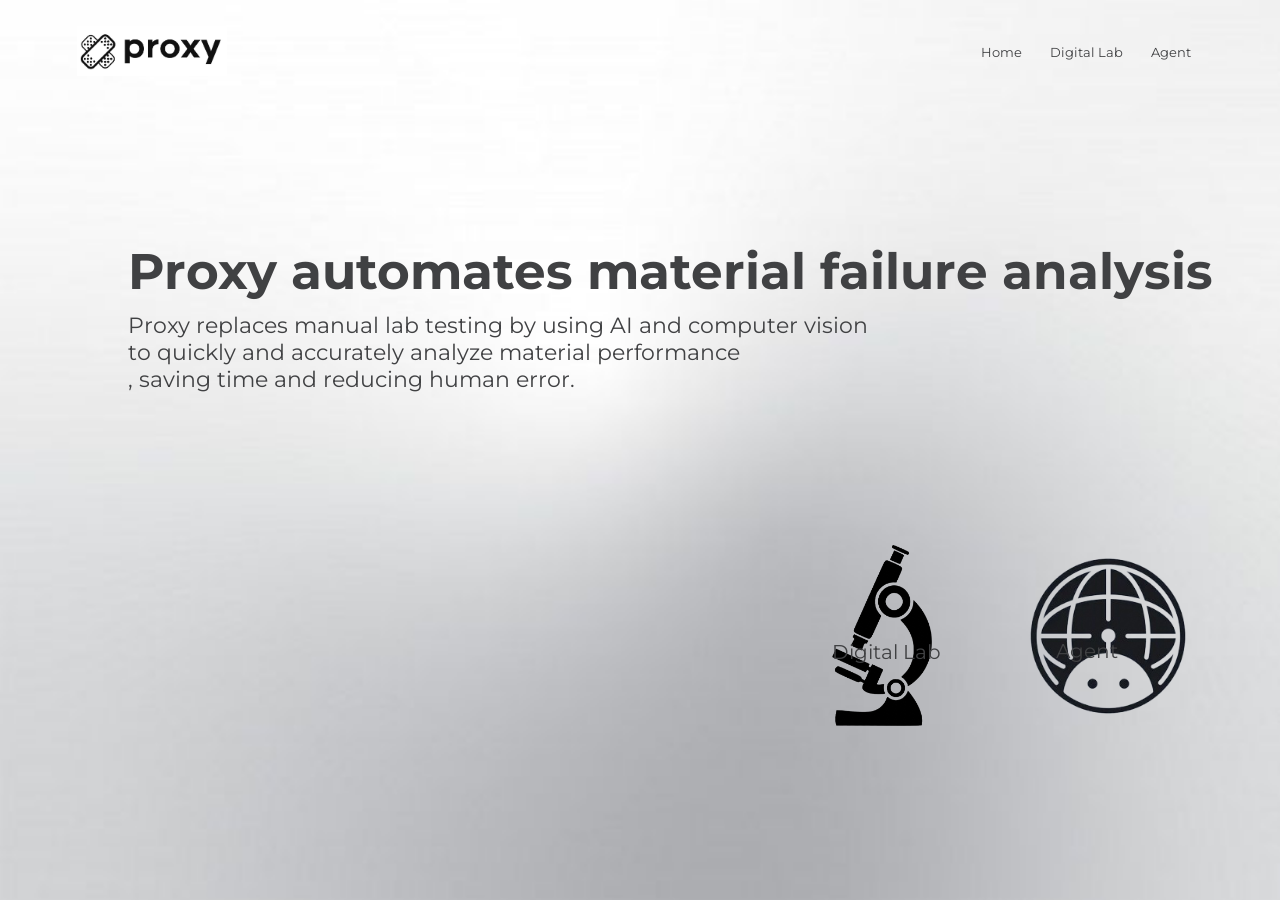
==== frontend/MECC/Index.html @ 6a32adf0 "Initial commit: Proxy failure-analysis app Reorganized project structure: removed stray files/dirs f" ====
<!DOCTYPE html>
<html lang="en">
    <head>
        <meta name="Main" content="with-device-width, initial-scale=1.0">
        <title>Main page</title>
        <link rel="stylesheet" href="Index.css"/>
        <link rel="preconnect" href="https://fonts.googleapis.com">
<link rel="preconnect" href="https://fonts.gstatic.com" crossorigin>
<link href="https://fonts.googleapis.com/css2?family=Montserrat:wght@500;600;700&display=swap" rel="stylesheet">
<link rel="stylesheet" href="https://cdnjs.cloudflare.com/ajax/libs/font-awesome/6.6.0/css/all.min.css">

    </head>   
    
    <body>
       
        


        <section class="header" >
            <nav>
                <a href="indexx.html"><img src="Logo.jpeg"></a>
                <div class="nav-links" id="navLinks">
                    <i class="fa-solid fa-xmark" onclick="hideMenu()"></i>

                    <ul>
                        <li><a href="Index.html">Home</a> </li>
                        <li><a href="CV.html">Digital Lab</a> </li>
                        <li><a href="Agent.html">Agent</a> </li>

                    </ul>
                </div>
                <i class="fa fa-bars" onclick="showMenu()"></i>
            </nav>
            <div class="text-box">
                <h1>Proxy automates material failure analysis</h1>
                <p>Proxy replaces manual lab testing by using AI and computer vision <br> to quickly and accurately analyze material performance<br>, saving time and reducing human error.</p>
            </div>

        </section>
        <!---cool squares--->
      <div class="image-box">
        <a href="CV.html">
     
  <img src="labpls.png"  class="insert1">
<p class="independent1">Digital Lab</p>
</a>
</div>  
 <div class="image-box">
     <a href="Agent.html">
  <img src="agent.png"  class="insert2">
<p class="independent2">Agent</p>
</a>
</div>
       
        </h1>
        </div></a>
    
        <!------Javascript for the menu--->
        <script>
           var navLinks =  document.getElementById("navLinks");

           function showMenu(){
            navLinks.style.right="0";
           }
           function hideMenu(){
            navLinks.style.right="-200px";
           }
        </script>
    </body>    
</html>
---- frontend/MECC/Index.css ----
*{
    margin:0;
    padding:0;
    font-family:"Montserrat", sans-serif ;
    
}
html{
    scroll-behavior:smooth;
}
body{
    background-image: url(whitbg.jpeg) ;
    background-repeat: no-repeat;
    background-size: cover;

}
html,body{
    margin: 0;
  padding: 0;
  width: 100%;
  height: 100%;
}
.insert1{
 display: block;       
  width: 100px ;          
  height: auto;            
  position: absolute;
  bottom:170px;
  left:65% ;
  z-index:5;   
}
.insert2{
 display: block;       
  width: 450px ;          
  height: auto;            
  position: absolute;
  bottom:95px;
  left:69% ;
  z-index:5;   
}
.header{
   
    width:100%;
    
    background-position: center;
    background-size: auto;
    position: relative;
    background-attachment: scroll;
}

.independent1{
 position: relative;
 top:535px !important;
 left:65% !important;
 color:#404143;
 z-index: 1000;   
 font-size: 20px !important;
 }
 .independent2{
 position: relative;
 top:510px !important;
 left:82.5% !important;
 color:#404143;
 z-index: 1000;   
 font-size: 20px !important;
 }
 

nav{
    display:flex;
    padding:2% 6%;
    justify-content: space-between;
    align-items: center;
    position: relative;
    z-index: 10000;
}

nav img{
    width:150px;
}

.nav-links{
flex:1;
text-align: right;
}

.nav-links ul li{
    list-style:none;
    display:inline-block;
    padding: 8px 12px;
    position: relative;
}

.nav-links ul li a{
    color:#404143;
    text-decoration: none;
    font-size: 13px;
}
.nav-links ul li::after{
    content:'' ;
     width:0%;
     height: 2px;
     background: #404143;
     display: block;
     margin:auto;
     transition:0.5s;
}
.nav-links ul li:hover::after{
    width:100%;

}
.text-box{
    width:90%;
    color:#404143;
    position:absolute;
    top:320%;
    left:10%;
    transform: translate(0,-50%);
    text-align:left;
}

.text-box h1{
    font-size: 50px;
}

.text-box p{
   margin:10px 0 40px; 
   font-size:22px ;
   color:#404143;
}
.second{
    width:90%;
    color:#fff;
    position:absolute;
    top:145%;
    left:5%;
    transform: translate(0,-50%);
    text-align:left;
    margin:10px 0 40px; 
    font-size:30px ;
   
}
nav .fa{
    display: none;
}
@media (max-width:700px){
    .text-box h1{
    font-size: 20px;
}
.nav-links ul li{
    display:block;
}
.nav-links{
    position: absolute;
    background:#8ab5d1; 
    height: 100vh;
    width:200px;
    top:0;
    right:-200px;
    text-align: left;
    z-index: 2;
    transition:1s;

}
nav .fa{
    display:block;
    color:#fff;
    margin: 10px;
    font-size: 22px;
    cursor: pointer;
}
.nav-links ul{
    padding: 30px;
}

}
.fa-xmark{
    display:none;
}

.box1{
     width: 180px;
  height: 200px;
    position:relative;
    top:60%;
    left:60%;
    border-radius:20px;
    background-color:#404143;
    z-index: 10;
    transition:0.3s;
    box-shadow: 0 0 10px rgba(0,0,0,0.3);
    
}

.box1:hover {
    background-color:#8ab5d1;
}



#box1:target{
    background-color:#8ab5d1;
  box-shadow:0 0 20px 5px #404143; 
    animation: flash 3s ease forwards;
}
.box2{
     width: 180px;
  height: 200px;
    position:relative;
    top:60%;
    left:77%;
    border-radius:20px;
    background-color:#404143;
    z-index: 10;
    transition:0.3s;
    box-shadow: 0 0 10px rgba(0,0,0,0.3);
    
}

.box2:hover {
    background-color:#8ab5d1;
}



#box2:target{
    background-color:#8ab5d1;
  box-shadow:0 0 20px 5px #404143; 
    animation: flash 3s ease forwards;
}
.menu-container {
  display: flex;
  justify-content: center;
  gap: 40px;
  flex-wrap: wrap;
  padding: 60px 20px;}
.box1{
  
  border-radius: 20px;
  background-color: #404143;
  transition: 0.2s;
  position: absolute;
  scroll-margin-top: 120px;
  z-index: 999;
  pointer-events: auto;
  
}
.box2{
  
  border-radius: 20px;
  background-color: #404143;
  transition: 0.2s;
  position: absolute;
  scroll-margin-top: 120px;
  z-index: 999;
  pointer-events: auto;
  
}
@keyframes flash {
  0%   { background-color: #8ab5d1; box-shadow: 0 0 20px 5px #b3b3b3; }
  100% { background-color: #404143; box-shadow: 0 0 10px rgba(0,0,0,0.3); }
}

.independent-image {
  display: block;       
  width: 1500px;          
  height: auto;          
  margin: 50px auto 0;   
  position: absolute;
  bottom:-5%;
  left:-1%;
  z-index:5;
  
}




@media screen and (max-width:680px){
    .box1  {
        top:140%;
        width: 30%;
        height:50%;
        
    }
    .box1{
        left:2.5%;
    }
   
    .box1{
    width:280px;
    height:200px;
    position:relative;
    top:140%;
    left:37%;
    border-radius:20px;
    background-color:#404143;
    z-index: 10;
    transition:0.3s;
    box-shadow: 0 0 10px rgba(0,0,0,0.3);
    
}


    .text-box{
    width:90%;
    color:#fff;
    position:absolute;
    top:25%;
    left:10%;
    transform: translate(0,-50%);
    text-align:left;
}

.text-box h1{
    font-size: 30px;
}

.text-box p{
   margin:10px 0 40px; 
   font-size:15px ;
   color:#fff;
}
    .independent-image {
  display: block;       
           
           
  margin: 50px auto 0;   
  position: absolute;
  top:30px;
  left:2%;
  z-index:5;
  background-repeat: no-repeat;
  
}
.fa-xmark {
  color: white;  
  font-size: 30px; 
  top: 25px;
  position: relative;
  left:20px;
}

@media screen and (max-width:680px) {
    .insert1{
 display: block;       
  width: 100px ;          
  height: auto;            
  position: absolute;
  top:1000px !important;
  left:65% !important;
  z-index:5;   
}
.insert2{
 display: block;       
  width: 450px ;          
  height: auto;            
  position: absolute;
  top:65% !important;
  left:69% ! important;
  z-index:5;   
}
.independent1{
 position: relative;
 top:53px !important;
 left:65% !important;
 color:#404143;
 z-index: 1000;   
 font-size: 20px !important;
 }
 .independent2{
 position: relative;
 top:510px !important;
 left:82.5% !important;
 color:#404143;
 z-index: 1000;   
 font-size: 20px !important;
 }
}
 

 
}
@media (min-width:701px) {
  .nav-links .fa-xmark {
    display: none;
  }

}



a{
    text-decoration: none;
}
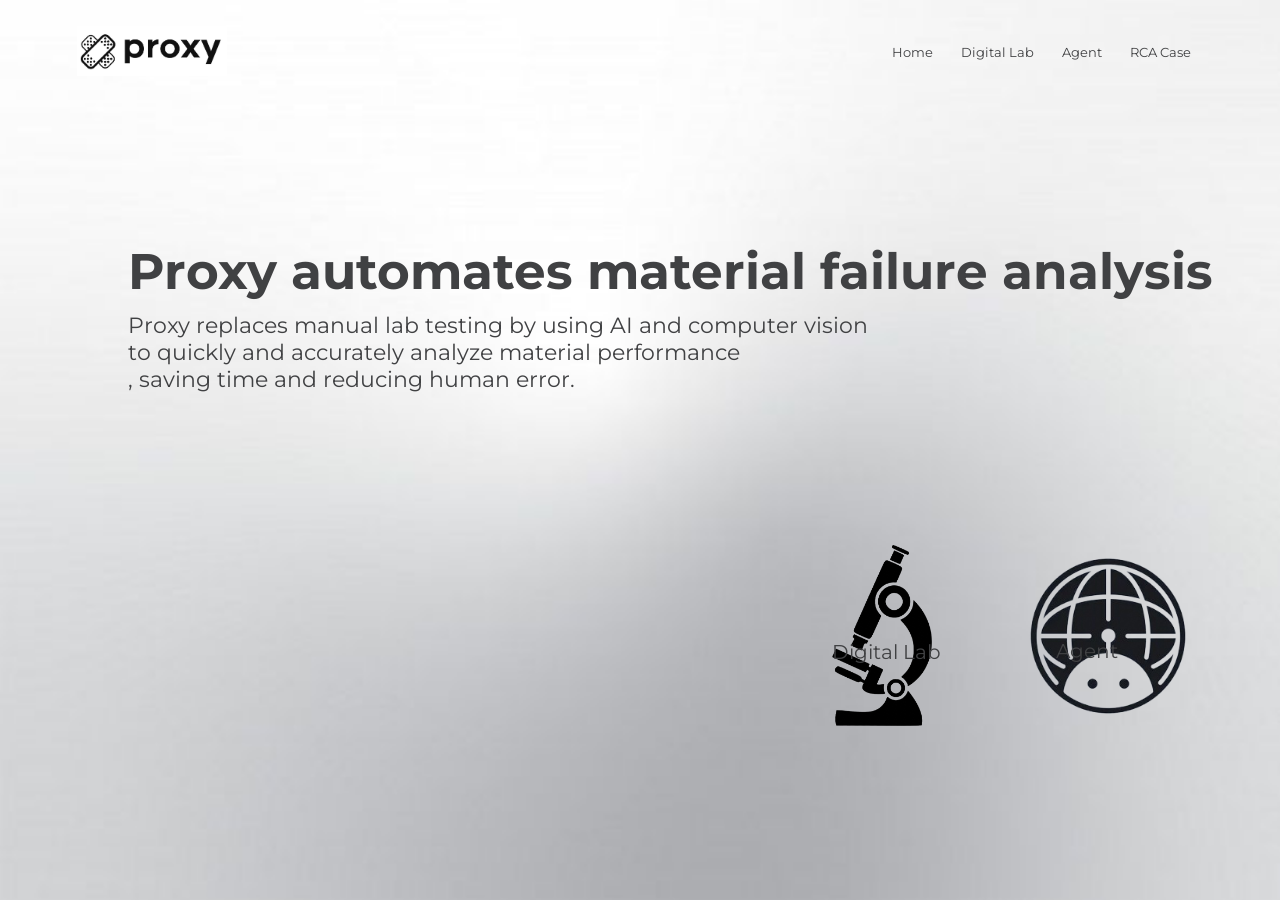
==== commit 205e3276: "Add RCA case page, cap RAG chunk size, and fix demo blockers - frontend: new Case.html covering the " ====
--- a/frontend/MECC/Index.html
+++ b/frontend/MECC/Index.html
@@ -26,6 +26,7 @@
                         <li><a href="Index.html">Home</a> </li>
                         <li><a href="CV.html">Digital Lab</a> </li>
                         <li><a href="Agent.html">Agent</a> </li>
+                        <li><a href="Case.html">RCA Case</a> </li>
 
                     </ul>
                 </div>
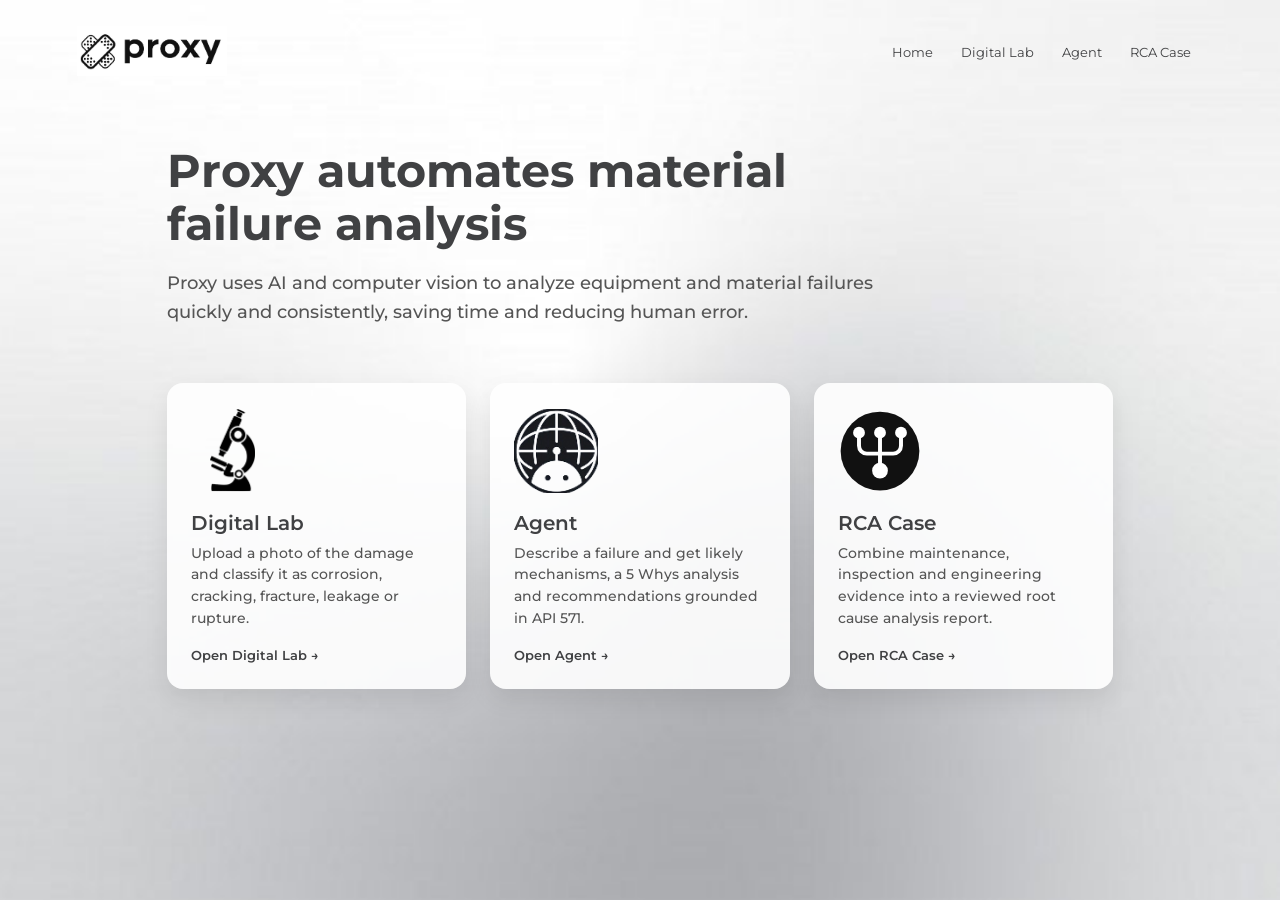
==== commit 3f85aaa4: "Redesign home page, add 5 Whys to Agent, fix false clarification - frontend: rebuild the home page a" ====
--- a/frontend/MECC/Index.html
+++ b/frontend/MECC/Index.html
@@ -1,71 +1,76 @@
 <!DOCTYPE html>
 <html lang="en">
     <head>
-        <meta name="Main" content="with-device-width, initial-scale=1.0">
-        <title>Main page</title>
-        <link rel="stylesheet" href="Index.css"/>
+        <meta charset="utf-8" />
+        <meta name="viewport" content="width=device-width, initial-scale=1.0">
+        <title>Proxy - AI failure analysis</title>
+        <link rel="stylesheet" href="Index.css?v=2"/>
         <link rel="preconnect" href="https://fonts.googleapis.com">
-<link rel="preconnect" href="https://fonts.gstatic.com" crossorigin>
-<link href="https://fonts.googleapis.com/css2?family=Montserrat:wght@500;600;700&display=swap" rel="stylesheet">
-<link rel="stylesheet" href="https://cdnjs.cloudflare.com/ajax/libs/font-awesome/6.6.0/css/all.min.css">
+        <link rel="preconnect" href="https://fonts.gstatic.com" crossorigin>
+        <link href="https://fonts.googleapis.com/css2?family=Montserrat:wght@500;600;700&display=swap" rel="stylesheet">
+    </head>
 
-    </head>   
-    
     <body>
-       
-        
-
-
-        <section class="header" >
+        <section class="header">
             <nav>
-                <a href="indexx.html"><img src="Logo.jpeg"></a>
+                <a href="Index.html"><img src="Logo.jpeg" alt="Proxy logo"></a>
                 <div class="nav-links" id="navLinks">
-                    <i class="fa-solid fa-xmark" onclick="hideMenu()"></i>
-
                     <ul>
-                        <li><a href="Index.html">Home</a> </li>
-                        <li><a href="CV.html">Digital Lab</a> </li>
-                        <li><a href="Agent.html">Agent</a> </li>
-                        <li><a href="Case.html">RCA Case</a> </li>
-
+                        <li><a href="Index.html">Home</a></li>
+                        <li><a href="CV.html">Digital Lab</a></li>
+                        <li><a href="Agent.html">Agent</a></li>
+                        <li><a href="Case.html">RCA Case</a></li>
                     </ul>
                 </div>
-                <i class="fa fa-bars" onclick="showMenu()"></i>
             </nav>
-            <div class="text-box">
+        </section>
+
+        <main class="home">
+            <div class="hero">
                 <h1>Proxy automates material failure analysis</h1>
-                <p>Proxy replaces manual lab testing by using AI and computer vision <br> to quickly and accurately analyze material performance<br>, saving time and reducing human error.</p>
+                <p>
+                    Proxy uses AI and computer vision to analyze equipment and material failures
+                    quickly and consistently, saving time and reducing human error.
+                </p>
             </div>
 
-        </section>
-        <!---cool squares--->
-      <div class="image-box">
-        <a href="CV.html">
-     
-  <img src="labpls.png"  class="insert1">
-<p class="independent1">Digital Lab</p>
-</a>
-</div>  
- <div class="image-box">
-     <a href="Agent.html">
-  <img src="agent.png"  class="insert2">
-<p class="independent2">Agent</p>
-</a>
-</div>
-       
-        </h1>
-        </div></a>
-    
-        <!------Javascript for the menu--->
-        <script>
-           var navLinks =  document.getElementById("navLinks");
+            <div class="tools">
+                <a class="tool-card" href="CV.html">
+                    <div class="tool-icon"><img src="labpls.png" alt=""></div>
+                    <h2>Digital Lab</h2>
+                    <p>Upload a photo of the damage and classify it as corrosion, cracking, fracture, leakage or rupture.</p>
+                    <span class="tool-link">Open Digital Lab &rarr;</span>
+                </a>
 
-           function showMenu(){
-            navLinks.style.right="0";
-           }
-           function hideMenu(){
-            navLinks.style.right="-200px";
-           }
-        </script>
-    </body>    
-</html>+                <a class="tool-card" href="Agent.html">
+                    <div class="tool-icon"><img src="agent.png" alt="" class="zoomed"></div>
+                    <h2>Agent</h2>
+                    <p>Describe a failure and get likely mechanisms, a 5 Whys analysis and recommendations grounded in API 571.</p>
+                    <span class="tool-link">Open Agent &rarr;</span>
+                </a>
+
+                <a class="tool-card" href="Case.html">
+                    <div class="tool-icon">
+                        <!-- three departments feeding one root cause -->
+                        <svg viewBox="0 0 64 64" aria-hidden="true">
+                            <circle cx="32" cy="32" r="30" fill="#111"/>
+                            <g fill="none" stroke="#fff" stroke-width="3" stroke-linecap="round" stroke-linejoin="round">
+                                <path d="M16 20v8a6 6 0 0 0 6 6h20a6 6 0 0 0 6-6v-8"/>
+                                <path d="M32 20v24"/>
+                            </g>
+                            <g fill="#fff">
+                                <circle cx="16" cy="18" r="4.5"/>
+                                <circle cx="32" cy="18" r="4.5"/>
+                                <circle cx="48" cy="18" r="4.5"/>
+                                <circle cx="32" cy="47" r="6"/>
+                            </g>
+                        </svg>
+                    </div>
+                    <h2>RCA Case</h2>
+                    <p>Combine maintenance, inspection and engineering evidence into a reviewed root cause analysis report.</p>
+                    <span class="tool-link">Open RCA Case &rarr;</span>
+                </a>
+            </div>
+        </main>
+    </body>
+</html>
--- a/frontend/MECC/Index.css
+++ b/frontend/MECC/Index.css
@@ -1,394 +1,164 @@
 *{
     margin:0;
     padding:0;
-    font-family:"Montserrat", sans-serif ;
-    
+    box-sizing:border-box;
+    font-family:"Montserrat", sans-serif;
 }
 html{
     scroll-behavior:smooth;
 }
 body{
-    background-image: url(whitbg.jpeg) ;
-    background-repeat: no-repeat;
-    background-size: cover;
-
+    min-height:100vh;
+    background: url(whitbg.jpeg) center/cover no-repeat fixed;
+    color:#404143;
 }
-html,body{
-    margin: 0;
-  padding: 0;
-  width: 100%;
-  height: 100%;
-}
-.insert1{
- display: block;       
-  width: 100px ;          
-  height: auto;            
-  position: absolute;
-  bottom:170px;
-  left:65% ;
-  z-index:5;   
-}
-.insert2{
- display: block;       
-  width: 450px ;          
-  height: auto;            
-  position: absolute;
-  bottom:95px;
-  left:69% ;
-  z-index:5;   
-}
-.header{
-   
-    width:100%;
-    
-    background-position: center;
-    background-size: auto;
-    position: relative;
-    background-attachment: scroll;
+a{
+    text-decoration: none;
 }
 
-.independent1{
- position: relative;
- top:535px !important;
- left:65% !important;
- color:#404143;
- z-index: 1000;   
- font-size: 20px !important;
- }
- .independent2{
- position: relative;
- top:510px !important;
- left:82.5% !important;
- color:#404143;
- z-index: 1000;   
- font-size: 20px !important;
- }
- 
+/* ---------- Navigation ---------- */
 
+.header{
+    width:100%;
+}
 nav{
     display:flex;
     padding:2% 6%;
     justify-content: space-between;
     align-items: center;
-    position: relative;
-    z-index: 10000;
 }
-
 nav img{
     width:150px;
 }
-
 .nav-links{
-flex:1;
-text-align: right;
+    flex:1;
+    text-align: right;
 }
-
 .nav-links ul li{
     list-style:none;
     display:inline-block;
     padding: 8px 12px;
     position: relative;
 }
-
 .nav-links ul li a{
     color:#404143;
-    text-decoration: none;
     font-size: 13px;
 }
 .nav-links ul li::after{
-    content:'' ;
-     width:0%;
-     height: 2px;
-     background: #404143;
-     display: block;
-     margin:auto;
-     transition:0.5s;
+    content:'';
+    width:0%;
+    height: 2px;
+    background: #404143;
+    display: block;
+    margin:auto;
+    transition:0.5s;
 }
 .nav-links ul li:hover::after{
     width:100%;
-
-}
-.text-box{
-    width:90%;
-    color:#404143;
-    position:absolute;
-    top:320%;
-    left:10%;
-    transform: translate(0,-50%);
-    text-align:left;
 }
 
-.text-box h1{
-    font-size: 50px;
+/* ---------- Hero ---------- */
+
+.home{
+    max-width: 1100px;
+    margin: 0 auto;
+    padding: 40px 6% 80px;
+}
+.hero{
+    max-width: 760px;
+}
+.hero h1{
+    font-size: 46px;
+    line-height: 1.15;
+    font-weight: 700;
+}
+.hero p{
+    margin-top: 18px;
+    font-size: 18px;
+    line-height: 1.6;
+    font-weight: 500;
+    color:#555;
 }
 
-.text-box p{
-   margin:10px 0 40px; 
-   font-size:22px ;
-   color:#404143;
+/* ---------- Tool cards ---------- */
+
+.tools{
+    display:grid;
+    grid-template-columns: repeat(3, 1fr);
+    gap: 24px;
+    margin-top: 56px;
 }
-.second{
-    width:90%;
-    color:#fff;
-    position:absolute;
-    top:145%;
-    left:5%;
-    transform: translate(0,-50%);
-    text-align:left;
-    margin:10px 0 40px; 
-    font-size:30px ;
-   
+.tool-card{
+    display:flex;
+    flex-direction: column;
+    padding: 26px 24px;
+    background: rgba(255,255,255,0.9);
+    border-radius: 16px;
+    box-shadow: 0 10px 25px rgba(0,0,0,0.08);
+    color:#404143;
+    transition: transform 0.2s, box-shadow 0.2s;
 }
-nav .fa{
-    display: none;
+.tool-card:hover{
+    transform: translateY(-4px);
+    box-shadow: 0 16px 32px rgba(0,0,0,0.14);
 }
-@media (max-width:700px){
-    .text-box h1{
+.tool-icon{
+    width: 84px;
+    height: 84px;
+    margin-bottom: 18px;
+    display:flex;
+    align-items:center;
+    justify-content:center;
+    overflow:hidden;
+}
+.tool-icon img,
+.tool-icon svg{
+    max-width:100%;
+    max-height:100%;
+}
+/* agent.png has a wide white margin around the artwork */
+.tool-icon img.zoomed{
+    max-width:none;
+    max-height:none;
+    height: 190px;
+}
+.tool-card h2{
     font-size: 20px;
+    font-weight: 600;
+    margin-bottom: 8px;
 }
-.nav-links ul li{
-    display:block;
+.tool-card p{
+    flex:1;
+    font-size: 14px;
+    line-height: 1.55;
+    font-weight: 500;
+    color:#555;
 }
-.nav-links{
-    position: absolute;
-    background:#8ab5d1; 
-    height: 100vh;
-    width:200px;
-    top:0;
-    right:-200px;
-    text-align: left;
-    z-index: 2;
-    transition:1s;
-
+.tool-link{
+    margin-top: 18px;
+    font-size: 13px;
+    font-weight: 600;
+    color:#404143;
 }
-nav .fa{
-    display:block;
-    color:#fff;
-    margin: 10px;
-    font-size: 22px;
-    cursor: pointer;
-}
-.nav-links ul{
-    padding: 30px;
+.tool-card:hover .tool-link{
+    color:#5d93b5;
 }
 
+@media (max-width: 860px){
+    .tools{
+        grid-template-columns: 1fr;
+    }
+    .hero h1{
+        font-size: 32px;
+    }
+    .hero p{
+        font-size: 16px;
+    }
+    nav{
+        flex-direction: column;
+        gap: 8px;
+    }
+    .nav-links{
+        text-align: center;
+    }
 }
-.fa-xmark{
-    display:none;
-}
-
-.box1{
-     width: 180px;
-  height: 200px;
-    position:relative;
-    top:60%;
-    left:60%;
-    border-radius:20px;
-    background-color:#404143;
-    z-index: 10;
-    transition:0.3s;
-    box-shadow: 0 0 10px rgba(0,0,0,0.3);
-    
-}
-
-.box1:hover {
-    background-color:#8ab5d1;
-}
-
-
-
-#box1:target{
-    background-color:#8ab5d1;
-  box-shadow:0 0 20px 5px #404143; 
-    animation: flash 3s ease forwards;
-}
-.box2{
-     width: 180px;
-  height: 200px;
-    position:relative;
-    top:60%;
-    left:77%;
-    border-radius:20px;
-    background-color:#404143;
-    z-index: 10;
-    transition:0.3s;
-    box-shadow: 0 0 10px rgba(0,0,0,0.3);
-    
-}
-
-.box2:hover {
-    background-color:#8ab5d1;
-}
-
-
-
-#box2:target{
-    background-color:#8ab5d1;
-  box-shadow:0 0 20px 5px #404143; 
-    animation: flash 3s ease forwards;
-}
-.menu-container {
-  display: flex;
-  justify-content: center;
-  gap: 40px;
-  flex-wrap: wrap;
-  padding: 60px 20px;}
-.box1{
-  
-  border-radius: 20px;
-  background-color: #404143;
-  transition: 0.2s;
-  position: absolute;
-  scroll-margin-top: 120px;
-  z-index: 999;
-  pointer-events: auto;
-  
-}
-.box2{
-  
-  border-radius: 20px;
-  background-color: #404143;
-  transition: 0.2s;
-  position: absolute;
-  scroll-margin-top: 120px;
-  z-index: 999;
-  pointer-events: auto;
-  
-}
-@keyframes flash {
-  0%   { background-color: #8ab5d1; box-shadow: 0 0 20px 5px #b3b3b3; }
-  100% { background-color: #404143; box-shadow: 0 0 10px rgba(0,0,0,0.3); }
-}
-
-.independent-image {
-  display: block;       
-  width: 1500px;          
-  height: auto;          
-  margin: 50px auto 0;   
-  position: absolute;
-  bottom:-5%;
-  left:-1%;
-  z-index:5;
-  
-}
-
-
-
-
-@media screen and (max-width:680px){
-    .box1  {
-        top:140%;
-        width: 30%;
-        height:50%;
-        
-    }
-    .box1{
-        left:2.5%;
-    }
-   
-    .box1{
-    width:280px;
-    height:200px;
-    position:relative;
-    top:140%;
-    left:37%;
-    border-radius:20px;
-    background-color:#404143;
-    z-index: 10;
-    transition:0.3s;
-    box-shadow: 0 0 10px rgba(0,0,0,0.3);
-    
-}
-
-
-    .text-box{
-    width:90%;
-    color:#fff;
-    position:absolute;
-    top:25%;
-    left:10%;
-    transform: translate(0,-50%);
-    text-align:left;
-}
-
-.text-box h1{
-    font-size: 30px;
-}
-
-.text-box p{
-   margin:10px 0 40px; 
-   font-size:15px ;
-   color:#fff;
-}
-    .independent-image {
-  display: block;       
-           
-           
-  margin: 50px auto 0;   
-  position: absolute;
-  top:30px;
-  left:2%;
-  z-index:5;
-  background-repeat: no-repeat;
-  
-}
-.fa-xmark {
-  color: white;  
-  font-size: 30px; 
-  top: 25px;
-  position: relative;
-  left:20px;
-}
-
-@media screen and (max-width:680px) {
-    .insert1{
- display: block;       
-  width: 100px ;          
-  height: auto;            
-  position: absolute;
-  top:1000px !important;
-  left:65% !important;
-  z-index:5;   
-}
-.insert2{
- display: block;       
-  width: 450px ;          
-  height: auto;            
-  position: absolute;
-  top:65% !important;
-  left:69% ! important;
-  z-index:5;   
-}
-.independent1{
- position: relative;
- top:53px !important;
- left:65% !important;
- color:#404143;
- z-index: 1000;   
- font-size: 20px !important;
- }
- .independent2{
- position: relative;
- top:510px !important;
- left:82.5% !important;
- color:#404143;
- z-index: 1000;   
- font-size: 20px !important;
- }
-}
- 
-
- 
-}
-@media (min-width:701px) {
-  .nav-links .fa-xmark {
-    display: none;
-  }
-
-}
-
-
-
-a{
-    text-decoration: none;
-}
